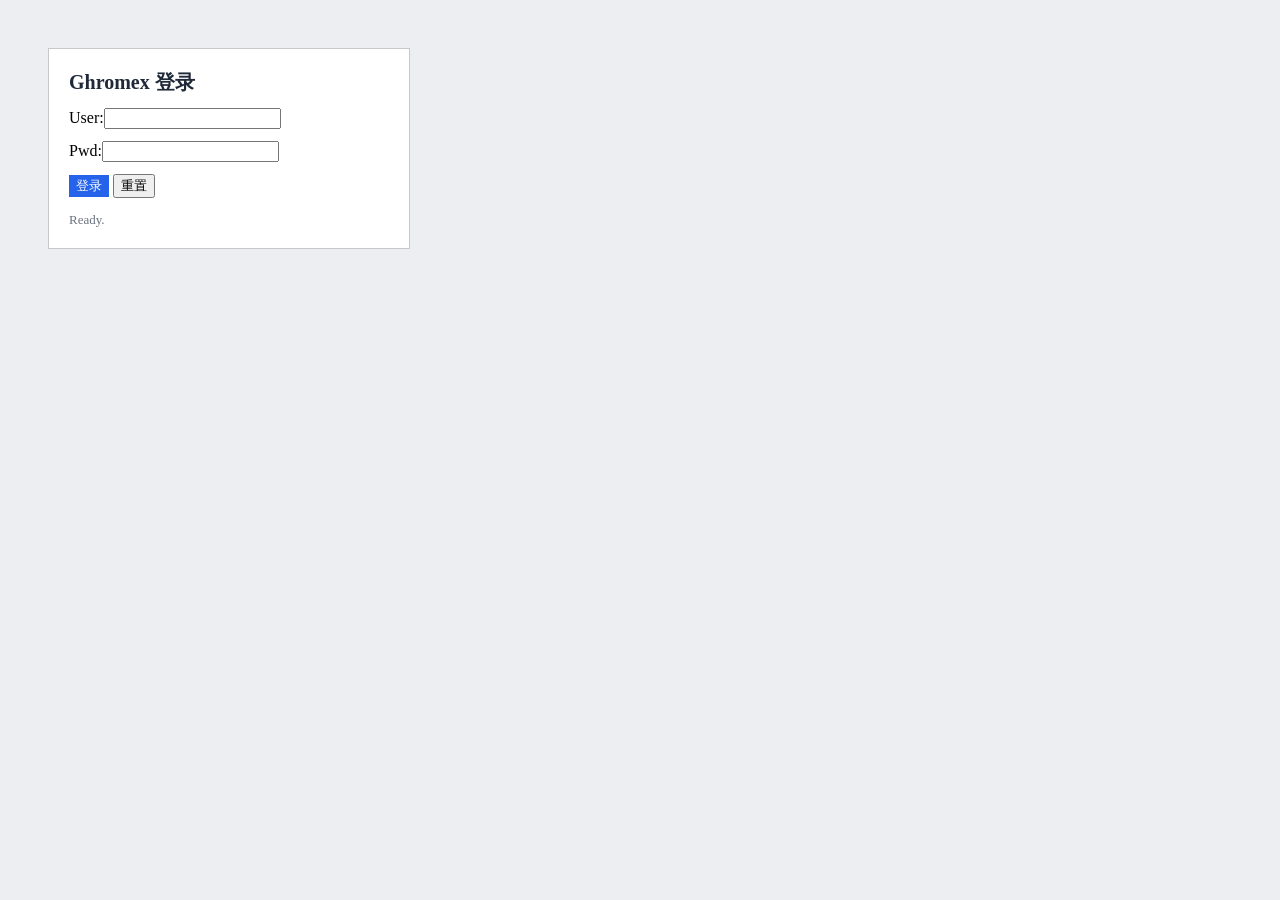
==== demo/index.html @ 441462fa "chore: 初始化仓库——HTML/CSS 迷你 WebView 渲染引擎（engine + SDL2 后端，无 CGO）" ====
<!doctype html>
<html>
<head>
	<title>Ghromex Demo</title>
	<style>
		body { margin: 0; padding: 24px; background-color: #EDEEF2; }
		.card { width: 320px; margin: 24px; padding: 20px; background-color: #FFFFFF; border: 1px solid #C8C8C8; }
		.title { font-size: 20px; font-weight: bold; color: #1F2937; }
		.row { margin: 12px 0; }
		.label { width: 64px; }
		.btn-primary { background-color: #2563EB; color: #FFFFFF; border: 1px solid #2563EB; }
		#status { color: #6B7280; font-size: 13px; }
	</style>
</head>
<body>
	<div class="card">
		<span class="title">Ghromex 登录</span>
		<div class="row"><span class="label">User:</span><input type="text"></div>
		<div class="row"><span class="label">Pwd:</span><input type="text"></div>
		<div class="row">
			<button class="btn-primary" id="login">登录</button>
			<button id="reset">重置</button>
		</div>
		<span id="status">Ready.</span>
	</div>
</body>
</html>
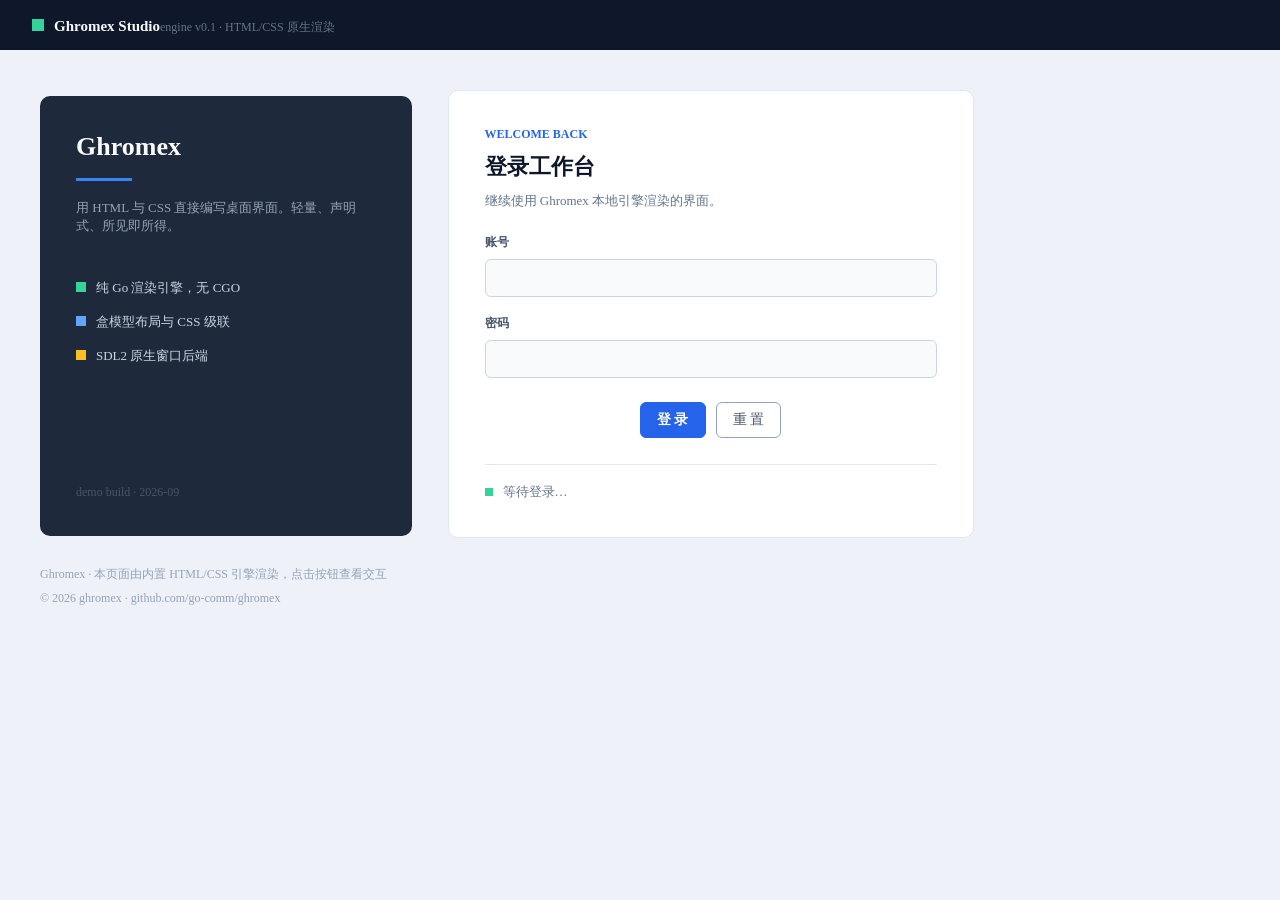
==== commit 3cf13702: "feat: text-align/border-radius 渲染（圆角 AA）、UA 表单控件对齐 Chrome - 样式模型：TextAlign 与 BorderRadius 属性、解析与继承（e" ====
--- a/demo/index.html
+++ b/demo/index.html
@@ -1,27 +1,99 @@
 <!doctype html>
 <html>
 <head>
-	<title>Ghromex Demo</title>
+	<meta charset="utf-8">
+	<title>Ghromex · 登录</title>
 	<style>
-		body { margin: 0; padding: 24px; background-color: #EDEEF2; }
-		.card { width: 320px; margin: 24px; padding: 20px; background-color: #FFFFFF; border: 1px solid #C8C8C8; }
-		.title { font-size: 20px; font-weight: bold; color: #1F2937; }
-		.row { margin: 12px 0; }
-		.label { width: 64px; }
-		.btn-primary { background-color: #2563EB; color: #FFFFFF; border: 1px solid #2563EB; }
-		#status { color: #6B7280; font-size: 13px; }
+		/* 引擎的 inline 是原子盒：任何文本一律用块级盒，
+		   只有「装饰小块 + 单行短文本」这类确定不换行的才用 inline */
+		body { margin: 0; padding-bottom: 16px; background-color: #EEF1F7; color: #334155; font-size: 14px; }
+
+		/* ── 顶部标题栏 ─────────────────────────────── */
+		.topbar { background-color: #0F172A; padding: 15px 32px 14px 32px; }
+		.brandmark { display: inline-block; width: 12px; height: 12px; background-color: #34D399; margin: 4px 10px 0 0; }
+		.brand { font-size: 15px; font-weight: bold; color: #F8FAFC; }
+		.ver { font-size: 12px; color: #64748B; }
+
+		/* ── 主体：品牌列 + 表单卡片 ─────────────────── */
+		.stage { padding: 40px 40px 0 40px; }
+
+		/* 高度随内容自适应，与右卡片底部大致齐平 */
+		.hero { display: inline-block; width: 300px; padding: 36px;
+		        background-color: #1E293B; border-radius: 10px; margin-right: 32px; }
+		.hero-title { font-size: 26px; font-weight: bold; color: #F8FAFC; margin: 0; }
+		.rule { height: 3px; width: 56px; background-color: #3B82F6; margin: 16px 0 18px 0; }
+		.hero-sub { font-size: 13px; color: #94A3B8; margin: 0 0 40px 0; }
+		.featrow { margin: 0 0 12px 0; }
+		.fdot { display: inline-block; width: 10px; height: 10px; margin: 7px 10px 0 0; }
+		.fdot-green { background-color: #34D399; }
+		.fdot-blue { background-color: #60A5FA; }
+		.fdot-amber { background-color: #FBBF24; }
+		.ftext { font-size: 13px; color: #CBD5E1; }
+		.hero-ver { font-size: 12px; color: #475569; margin-top: 120px; }
+
+		.card { display: inline-block; width: 452px; padding: 36px;
+		        background-color: #FFFFFF; border: 1px solid #E2E8F0; border-radius: 10px; }
+		.eyebrow { font-size: 12px; font-weight: bold; color: #2563EB; margin: 0 0 10px 0; }
+		.card-title { font-size: 22px; font-weight: bold; color: #0F172A; margin: 0; }
+		.card-sub { font-size: 13px; color: #64748B; margin: 10px 0 24px 0; }
+
+		.lbl { font-size: 12px; font-weight: bold; color: #475569; margin: 0 0 8px 0; }
+		.input { display: inline-block; width: 426px; font-size: 14px; padding: 10px 12px; margin: 0 0 18px 0;
+		         background-color: #F8FAFC; border: 1px solid #CBD5E1; border-radius: 6px; }
+
+		.actions { margin: 6px 0 0 0; text-align: center; }
+		.btn-primary { display: inline-block; font-size: 14px; padding: 8px 16px;
+		               background-color: #2563EB; color: #FFFFFF;
+		               border: 1px solid #2563EB; border-radius: 6px; font-weight: bold; }
+		.btn-plain { display: inline-block; font-size: 14px; padding: 8px 16px;
+		             background-color: #FFFFFF; color: #475569;
+		             border: 1px solid #94A3B8; border-radius: 6px; margin-left: 10px; }
+
+		.sep { height: 1px; background-color: #E2E8F0; margin: 26px 0 16px 0; }
+		.sdot { display: inline-block; width: 8px; height: 8px; background-color: #34D399; margin: 7px 10px 0 0; }
+		.status { font-size: 13px; color: #64748B; }
+
+		.foot { font-size: 12px; color: #94A3B8; margin: 8px 0 0 0; padding: 0 40px; }
+		.foot-top { margin-top: 28px; }
 	</style>
 </head>
 <body>
-	<div class="card">
-		<span class="title">Ghromex 登录</span>
-		<div class="row"><span class="label">User:</span><input type="text"></div>
-		<div class="row"><span class="label">Pwd:</span><input type="text"></div>
-		<div class="row">
-			<button class="btn-primary" id="login">登录</button>
-			<button id="reset">重置</button>
+	<div class="topbar">
+		<span class="brandmark"></span><span class="brand">Ghromex Studio</span><span class="ver">engine v0.1 · HTML/CSS 原生渲染</span>
+	</div>
+
+	<div class="stage">
+		<div class="hero">
+			<div class="hero-title">Ghromex</div>
+			<div class="rule"></div>
+			<div class="hero-sub">用 HTML 与 CSS 直接编写桌面界面。轻量、声明式、所见即所得。</div>
+			<div class="featrow"><span class="fdot fdot-green"></span><span class="ftext">纯 Go 渲染引擎，无 CGO</span></div>
+			<div class="featrow"><span class="fdot fdot-blue"></span><span class="ftext">盒模型布局与 CSS 级联</span></div>
+			<div class="featrow"><span class="fdot fdot-amber"></span><span class="ftext">SDL2 原生窗口后端</span></div>
+			<div class="hero-ver">demo build · 2026-09</div>
 		</div>
-		<span id="status">Ready.</span>
+
+		<div class="card">
+			<div class="eyebrow">WELCOME BACK</div>
+			<div class="card-title">登录工作台</div>
+			<div class="card-sub">继续使用 Ghromex 本地引擎渲染的界面。</div>
+
+			<div class="lbl">账号</div>
+			<input class="input" type="text">
+
+			<div class="lbl">密码</div>
+			<input class="input" type="text">
+
+			<div class="actions">
+				<button class="btn-primary" id="login">登 录</button><button class="btn-plain" id="reset">重 置</button>
+			</div>
+
+			<div class="sep"></div>
+			<span class="sdot"></span><span class="status" id="status">等待登录…</span>
+		</div>
 	</div>
+
+	<div class="foot foot-top">Ghromex · 本页面由内置 HTML/CSS 引擎渲染，点击按钮查看交互</div>
+	<div class="foot">© 2026 ghromex · github.com/go-comm/ghromex</div>
 </body>
 </html>
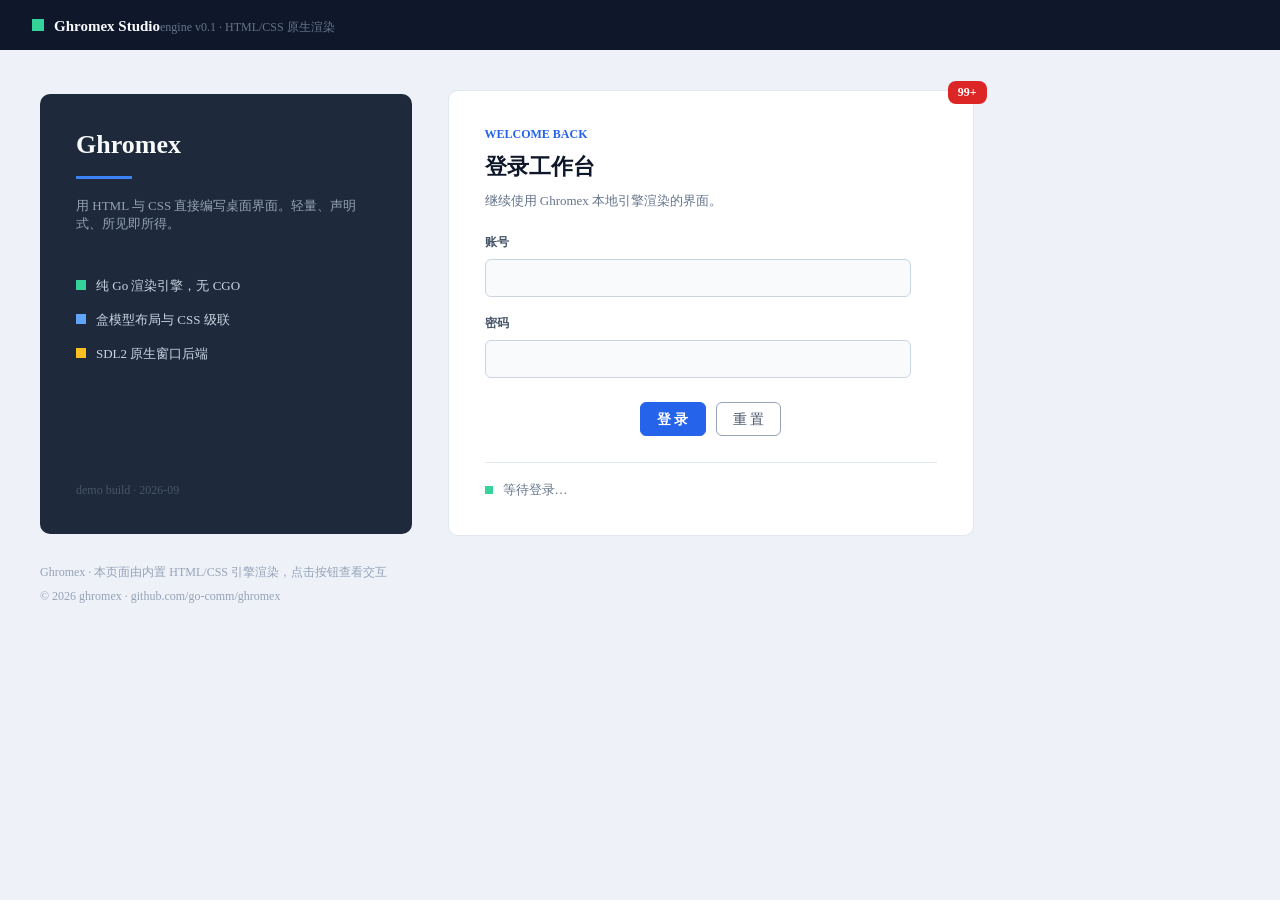
==== commit b9a81f7c: "feat(engine): position/z-index 层叠 + box-sizing 盒模型对齐 Chrome 定位与层叠（v1）： - position: relative/absolute" ====
--- a/demo/index.html
+++ b/demo/index.html
@@ -31,21 +31,27 @@
 		.ftext { font-size: 13px; color: #CBD5E1; }
 		.hero-ver { font-size: 12px; color: #475569; margin-top: 120px; }
 
-		.card { display: inline-block; width: 452px; padding: 36px;
+		.card { display: inline-block; width: 452px; padding: 36px; position: relative;
 		        background-color: #FFFFFF; border: 1px solid #E2E8F0; border-radius: 10px; }
+		/* 角标：absolute 锚定到卡片（relative 父）右上角之外，验证脱流+负 inset+层叠 */
+		.badge { position: absolute; right: -14px; top: -10px; padding: 4px 10px;
+		         background-color: #DC2626; color: #FFFFFF; font-size: 12px; font-weight: bold;
+		         border-radius: 8px; }
 		.eyebrow { font-size: 12px; font-weight: bold; color: #2563EB; margin: 0 0 10px 0; }
 		.card-title { font-size: 22px; font-weight: bold; color: #0F172A; margin: 0; }
 		.card-sub { font-size: 13px; color: #64748B; margin: 10px 0 24px 0; }
 
 		.lbl { font-size: 12px; font-weight: bold; color: #475569; margin: 0 0 8px 0; }
-		.input { display: inline-block; width: 426px; font-size: 14px; padding: 10px 12px; margin: 0 0 18px 0;
+		/* height/box-sizing 显式声明：引擎 v1 不为空元素（input）自动撑行盒；
+		   显式 box-sizing 不依赖 UA 默认，跨内核（新/旧 Chrome）渲染一致 */
+		.input { box-sizing: border-box; display: inline-block; width: 426px; font-size: 14px; padding: 10px 12px; height: 38px; margin: 0 0 18px 0;
 		         background-color: #F8FAFC; border: 1px solid #CBD5E1; border-radius: 6px; }
 
 		.actions { margin: 6px 0 0 0; text-align: center; }
-		.btn-primary { display: inline-block; font-size: 14px; padding: 8px 16px;
+		.btn-primary { box-sizing: border-box; display: inline-block; font-size: 14px; padding: 8px 16px; height: 34px;
 		               background-color: #2563EB; color: #FFFFFF;
 		               border: 1px solid #2563EB; border-radius: 6px; font-weight: bold; }
-		.btn-plain { display: inline-block; font-size: 14px; padding: 8px 16px;
+		.btn-plain { box-sizing: border-box; display: inline-block; font-size: 14px; padding: 8px 16px; height: 34px;
 		             background-color: #FFFFFF; color: #475569;
 		             border: 1px solid #94A3B8; border-radius: 6px; margin-left: 10px; }
 
@@ -74,6 +80,7 @@
 		</div>
 
 		<div class="card">
+			<span class="badge">99+</span>
 			<div class="eyebrow">WELCOME BACK</div>
 			<div class="card-title">登录工作台</div>
 			<div class="card-sub">继续使用 Ghromex 本地引擎渲染的界面。</div>
